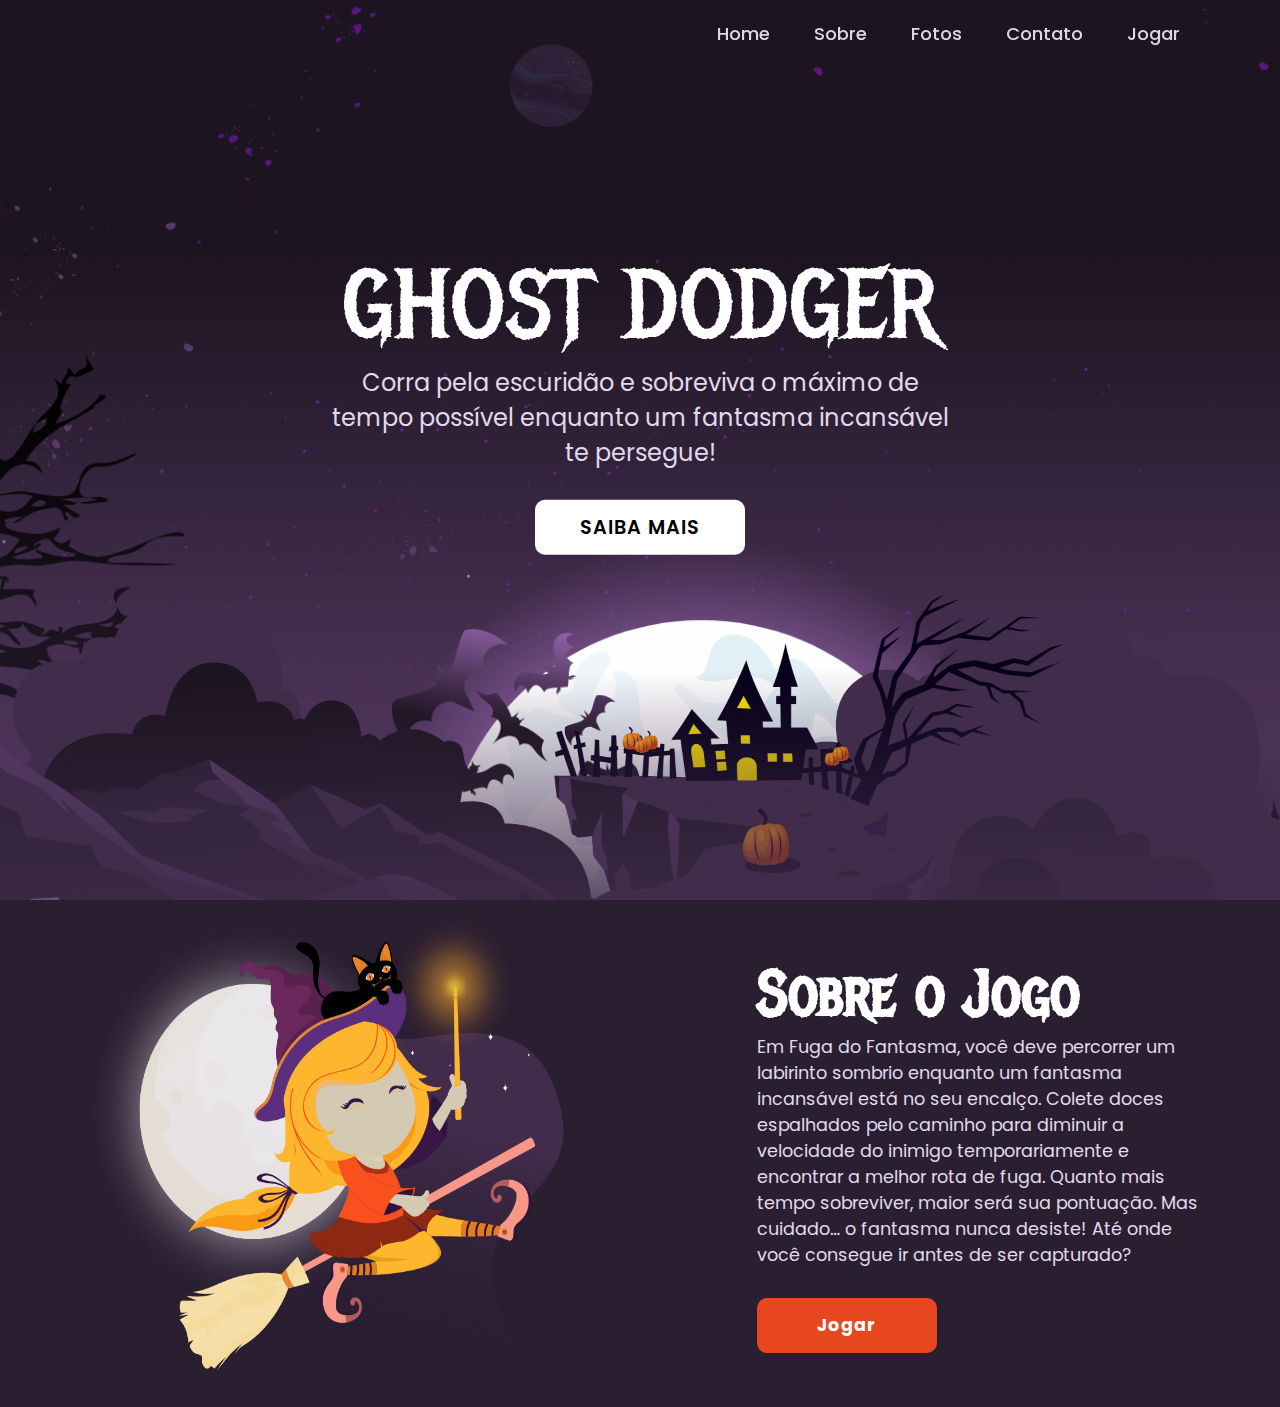
==== pages/index.html @ c81e34a9 "removed logo icon" ====
<!DOCTYPE html>
<html lang="en">
<head>
    <meta charset="UTF-8">
    <meta name="viewport" content="width=device-width, initial-scale=1.0">
    <link rel="stylesheet" href="../src/style.css">
    <link rel="shortcut icon" href="../src/img/fav-icon.png">
    <link rel="preconnect" href="https://fonts.googleapis.com">
    <link rel="preconnect" href="https://fonts.gstatic.com" crossorigin>
    <link href="https://fonts.googleapis.com/css2?family=Poppins:wght@100;200;300;400&display=swap" rel="stylesheet">
    <link href="https://fonts.googleapis.com/css2?family=Metal+Mania&family=Poppins:wght@100;200;300;400&display=swap" rel="stylesheet">
    <title>Ghost Dodger</title>
</head>
<body>
    <header class="header">
        <nav class="navbar">
            <a href="#main">Home</a>
            <a href="#about">Sobre</a>
            <a href="./galeria.html">Fotos</a>
            <a href="./contato.html">Contato</a>
            <a href="./jogo.html">Jogar</a>
        </nav>
    </header>
    <section id="main">
        <img class="main-bg" src="../src/img/background/bg-2.png" alt="main background">
        <img class="cover-bg" src="../src/img/background/bg.png" alt="bg">
        <div class="main-text">
            <h1>Ghost Dodger</h1>
            <p>Corra pela escuridão e sobreviva o máximo de tempo possível enquanto um fantasma incansável te persegue!</p>
            <a href="#about">Saiba Mais</a>
        </div>
    </section>
    <section id="about">
        <div class="about-img">
            <img class="about-img-height" src="../src/img/about-img.png" alt="about image">
        </div>
        <div class="about-text">
            <h2>Sobre o Jogo</h2>
            <p>Em Fuga do Fantasma, você deve percorrer um labirinto sombrio enquanto um fantasma incansável está no seu encalço. 
                Colete doces espalhados pelo caminho para diminuir a velocidade do inimigo temporariamente e encontrar a melhor rota de fuga. Quanto mais tempo sobreviver, maior será sua pontuação. 
                Mas cuidado… o fantasma nunca desiste! Até onde você consegue ir antes de ser capturado?</p>
                <a href="jogo.html">Jogar</a>
        </div>
    </section>
</body>
</html>
---- src/style.css ----
* {
    margin: 0px;
    padding: 0px;
    box-sizing: border-box;
    font-family: poppins;
}

html {
    scroll-behavior: smooth;
}

body {
    min-height: 100vh;
    background-color: #2a1e31;
    background-image: url(./img/bg-3.png) no-repeat;
    background-size: cover;
    background-position: center;
    overflow-x: hidden;
}

.header {
    position: fixed;
    top: 0;
    left: 0;
    width: 100%;
    padding: 20px 100px;
    background-color: transparent;
    display: flex;
    justify-content: flex-end;
    align-items: center;
    z-index: 100;
}

.logo {
    font-size: 32px;
    color: #ffffff;
    text-decoration: none;
    font-weight: 500;
}

.logo img {
    width: 100px;
    height: 100px;
}

.navbar a {
    position: relative;
    font-size: 18px;
    color: #dadada;
    font-weight: 500;
    text-decoration: none;
    margin-left: 40px;
}

.navbar a::before {
    content: '';
    position: absolute;
    top: 100%;
    left: 0;
    width: 0;
    height: 2px;
    background-color: white;
    transition: 0.3s;
}

.navbar a:hover::before {
    width: 100%;
}

#main {
    width: 100%;
    height: 100vh;
    display: flex;
    flex-direction: column;
    overflow: hidden;
}

.main-bg {
    position: absolute;
    left: 0;
    bottom: 0;
    width: 100%;
    object-fit: contain;
    object-position: center bottom;
    animation: floating 6s infinite;
}

.cover-bg {
    height: 100vh;
    object-fit: cover;  
}

@keyframes floating {
    0% {
        transform: translateY(0px);
    }
    50% {
        transform: translateY(20px);
    }
    100% {
        transform: translateY(0px);
    }
}

.main-text {
    position: absolute;
    left: 50%;
    top: 40%;
    transform: translate(-50%, -40%);
    display: flex;
    flex-direction: column;
    justify-content: center;
    align-items: center;
    text-align: center;
}

.main-text h1 {
    font-size: 6rem;
    color: #ffffff;
    text-transform: uppercase;
    font-weight: 400;
    font-family: 'Metal Mania';
}

.main-text {
    color: #e2d9ec;
    font-size: 24px;
    max-width: 630px;
    margin: 10px 0;
}

.main-text a {
    width: 100%;
    max-width: 210px;
    height: 55px;
    text-decoration: none;
    display: flex;
    justify-content: center;
    align-items: center;
    background-color: #ffffff;
    color: #000000;
    font-weight: 600;
    margin-top: 30px;
    font-size: 1.2rem;
    text-transform: uppercase;
    letter-spacing: 1px;
    border-radius: 10px;
}

.main-text a:hover {
    background-color: orangered;
    transition: all ease-out 0.5s;
    color: #ffffff;
}

#about {
    max-width: 1200px;
    width: 90%;
    margin: 0px auto;
    display: grid;
    grid-template-columns: 1.4fr 1fr;
    grid-gap: 50px;
    align-items: center;
}

.about-img {
    width: 100%;
    object-fit: contain;
    object-position: center;
    animation: floating 6s infinite reverse;
}

.about-img-height {
    width: 500px;
    height: 500px;
}

.about-text {
    display: flex;
    flex-direction: column;
}

.about-text h2 {
    color: #ffffff;
    font-size: 4rem;
    font-weight: 600;
    font-family: 'Metal Mania';
}

.about-text {
    color: #e2d9ec;
    margin: 15px 0px;
    font-size: 1.1rem;
}

.about-text a {
    color: #ffffff;
    width: 100%;
    max-width: 180px;
    text-decoration: none;
    border-radius: 10px;
    height: 55px;
    display: flex;
    justify-content: center;
    align-items: center;
    background-color: #e7471f;
    margin-top: 30px;
    font-weight: 700;
    letter-spacing: 1px;
    transition: all ease 0.3s;
}

.about-text a:hover {
    transform: scale(1.1);
}
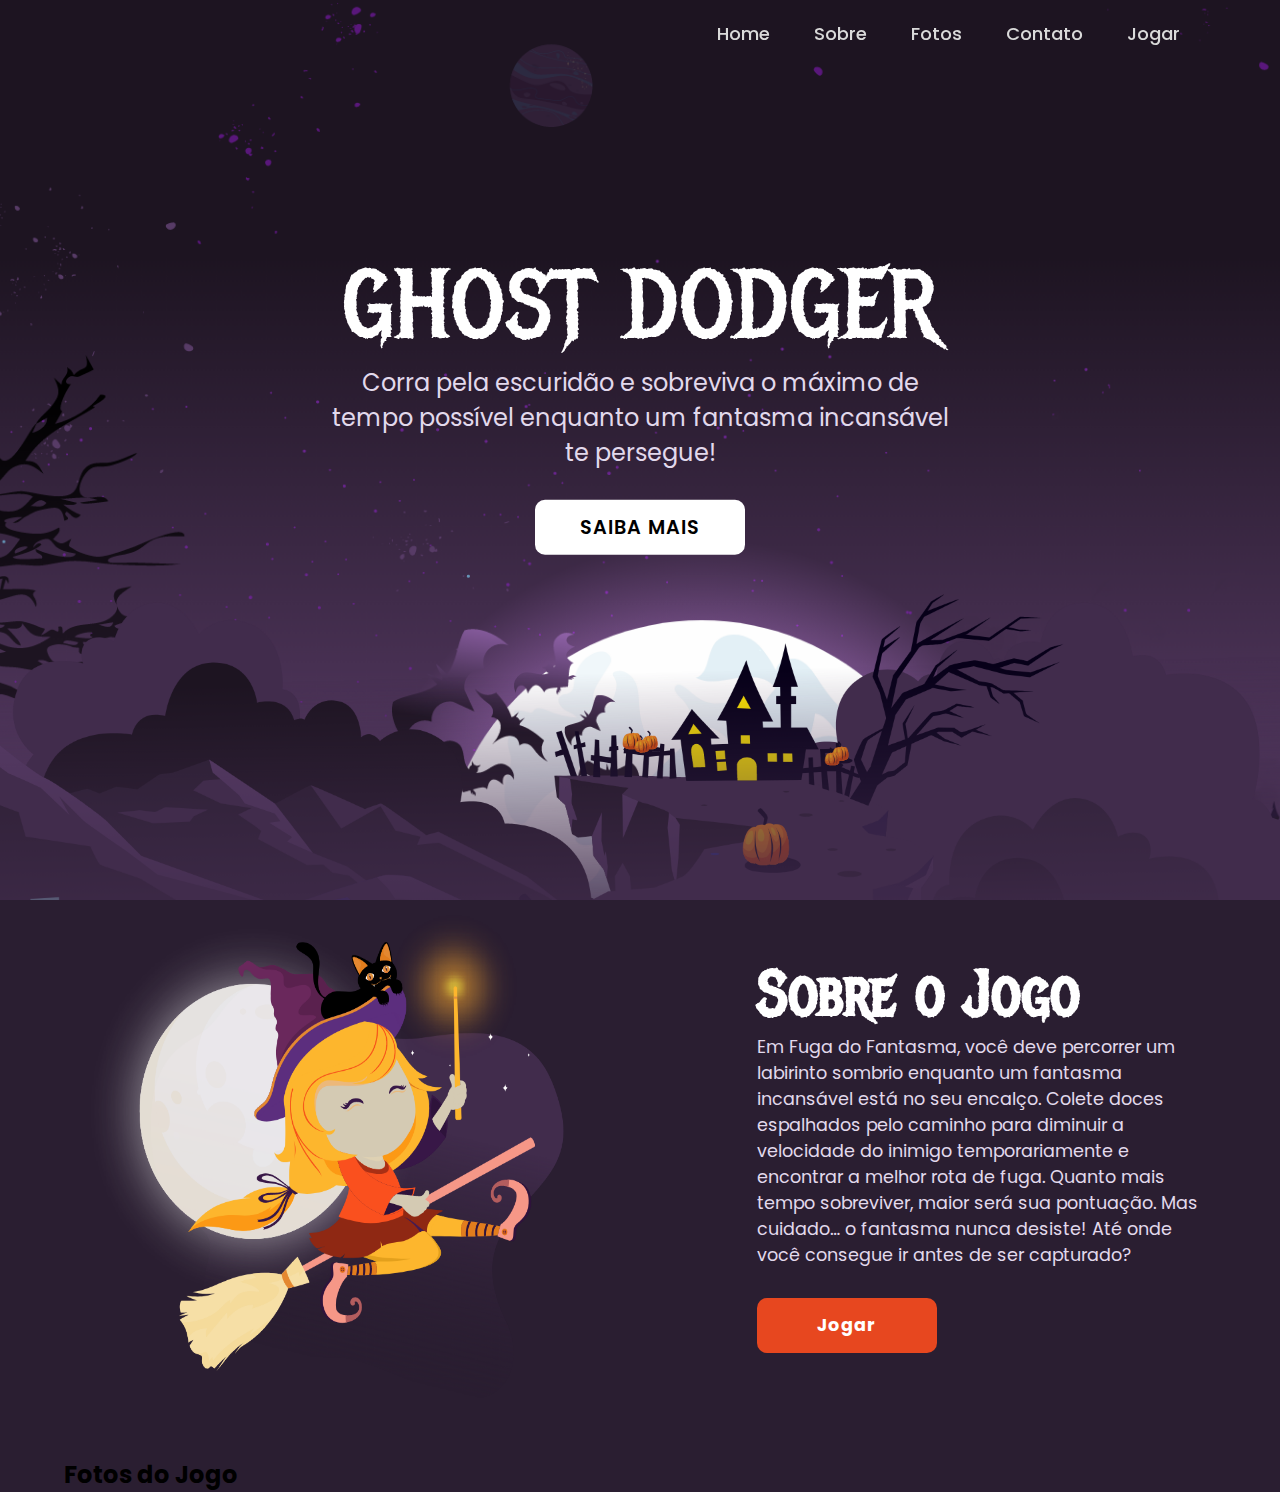
==== commit 24a2840a: "removed style logo" ====
--- a/pages/index.html
+++ b/pages/index.html
@@ -16,9 +16,9 @@
         <nav class="navbar">
             <a href="#main">Home</a>
             <a href="#about">Sobre</a>
-            <a href="./galeria.html">Fotos</a>
-            <a href="./contato.html">Contato</a>
-            <a href="./jogo.html">Jogar</a>
+            <a href="#gallery">Fotos</a>
+            <a href="#contact">Contato</a>
+            <a href="#game">Jogar</a>
         </nav>
     </header>
     <section id="main">
@@ -41,6 +41,9 @@
                 Mas cuidado… o fantasma nunca desiste! Até onde você consegue ir antes de ser capturado?</p>
                 <a href="jogo.html">Jogar</a>
         </div>
+        <div id="gallery">
+            <h2>Fotos do Jogo</h2>
+        </div>
     </section>
 </body>
 </html>--- a/src/style.css
+++ b/src/style.css
@@ -29,18 +29,6 @@
     justify-content: flex-end;
     align-items: center;
     z-index: 100;
-}
-
-.logo {
-    font-size: 32px;
-    color: #ffffff;
-    text-decoration: none;
-    font-weight: 500;
-}
-
-.logo img {
-    width: 100px;
-    height: 100px;
 }
 
 .navbar a {
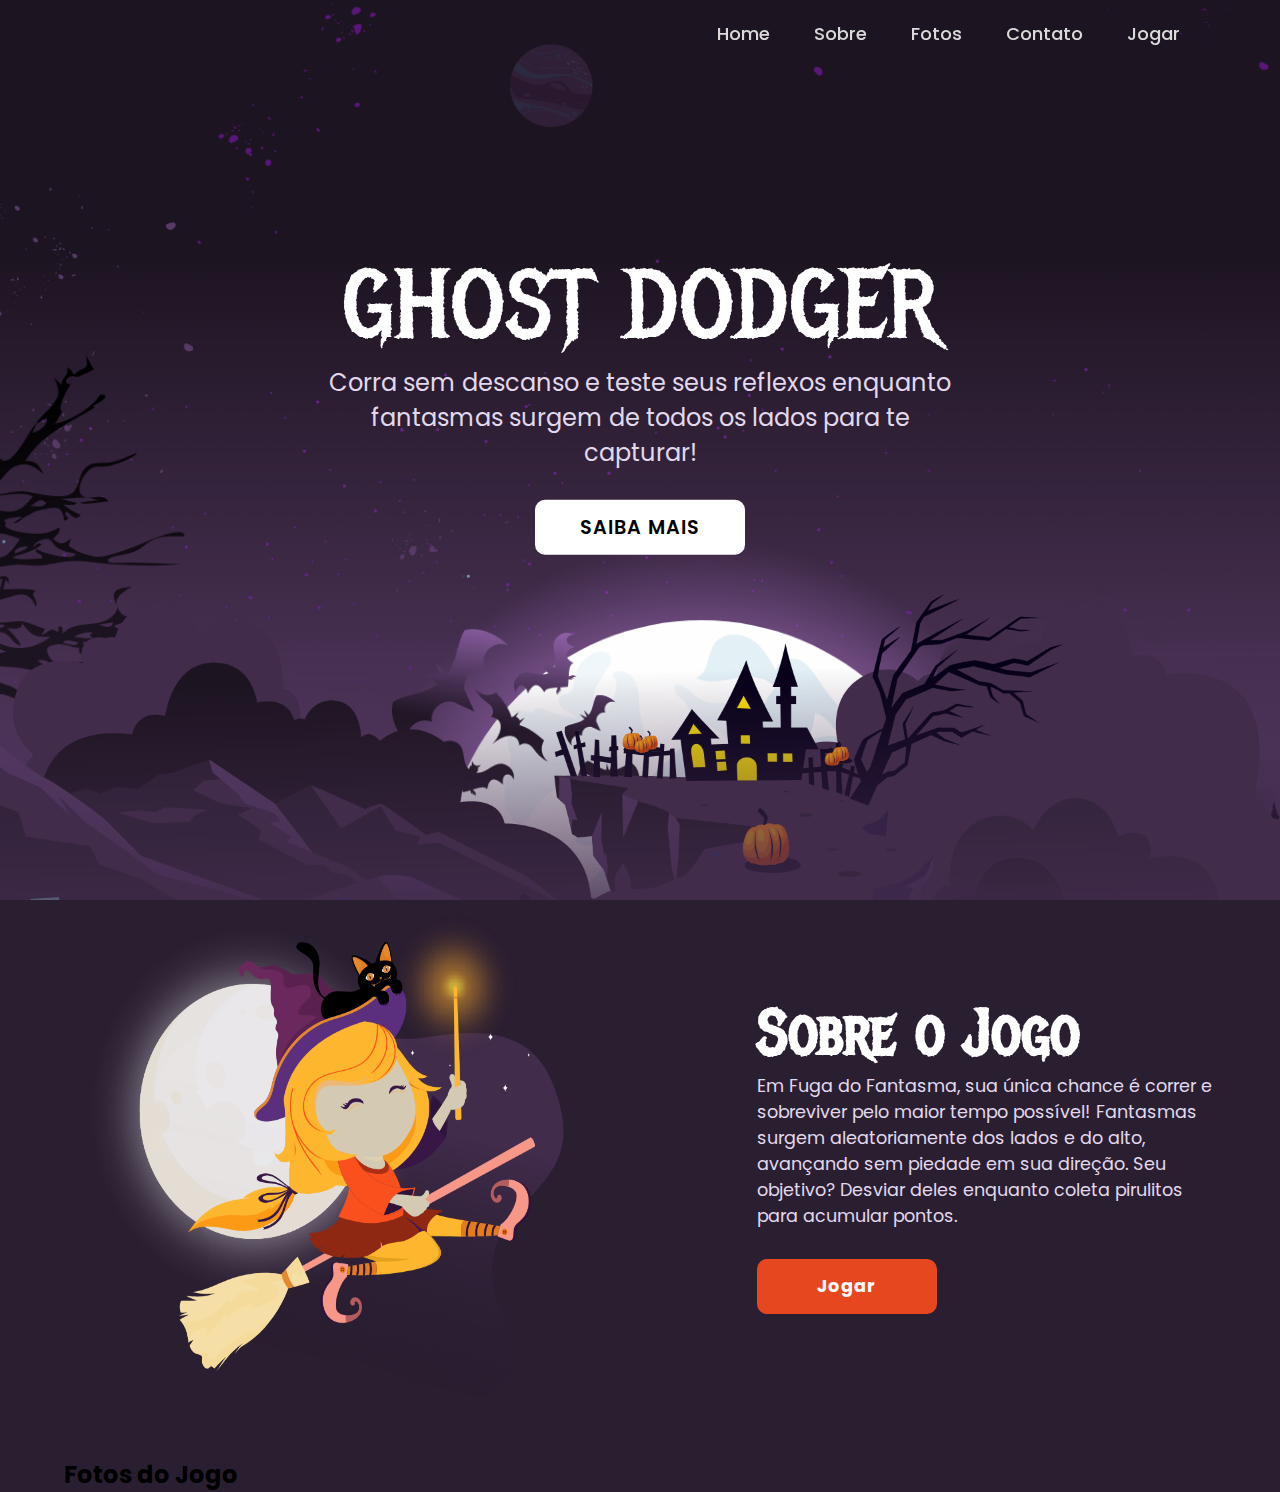
==== commit ef992e4c: "editado textos da tela de inicio e sobre o jogo" ====
--- a/pages/index.html
+++ b/pages/index.html
@@ -26,7 +26,7 @@
         <img class="cover-bg" src="../src/img/background/bg.png" alt="bg">
         <div class="main-text">
             <h1>Ghost Dodger</h1>
-            <p>Corra pela escuridão e sobreviva o máximo de tempo possível enquanto um fantasma incansável te persegue!</p>
+            <p>Corra sem descanso e teste seus reflexos enquanto fantasmas surgem de todos os lados para te capturar!</p>
             <a href="#about">Saiba Mais</a>
         </div>
     </section>
@@ -36,9 +36,9 @@
         </div>
         <div class="about-text">
             <h2>Sobre o Jogo</h2>
-            <p>Em Fuga do Fantasma, você deve percorrer um labirinto sombrio enquanto um fantasma incansável está no seu encalço. 
-                Colete doces espalhados pelo caminho para diminuir a velocidade do inimigo temporariamente e encontrar a melhor rota de fuga. Quanto mais tempo sobreviver, maior será sua pontuação. 
-                Mas cuidado… o fantasma nunca desiste! Até onde você consegue ir antes de ser capturado?</p>
+            <p>Em Fuga do Fantasma, sua única chance é correr e sobreviver pelo maior tempo possível! 
+                Fantasmas surgem aleatoriamente dos lados e do alto, avançando sem piedade em sua direção. 
+                Seu objetivo? Desviar deles enquanto coleta pirulitos para acumular pontos. </p>
                 <a href="jogo.html">Jogar</a>
         </div>
         <div id="gallery">
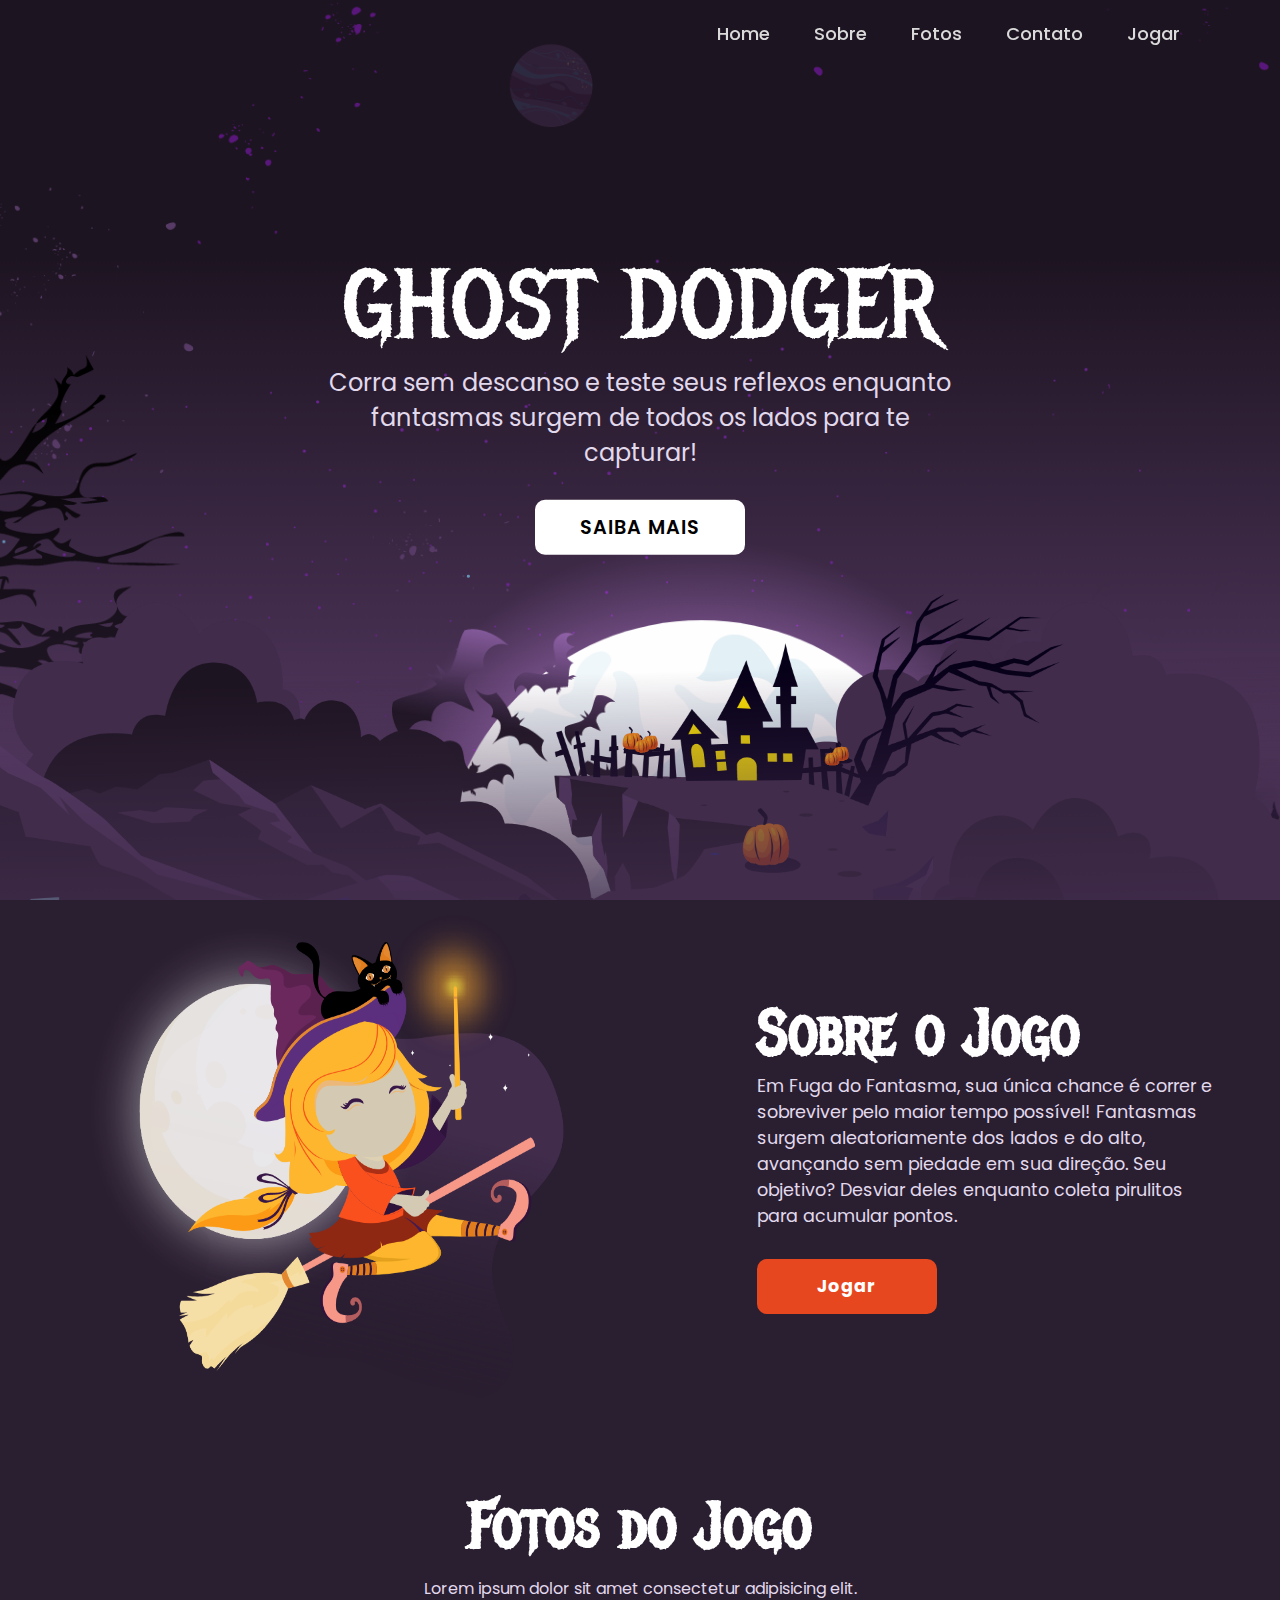
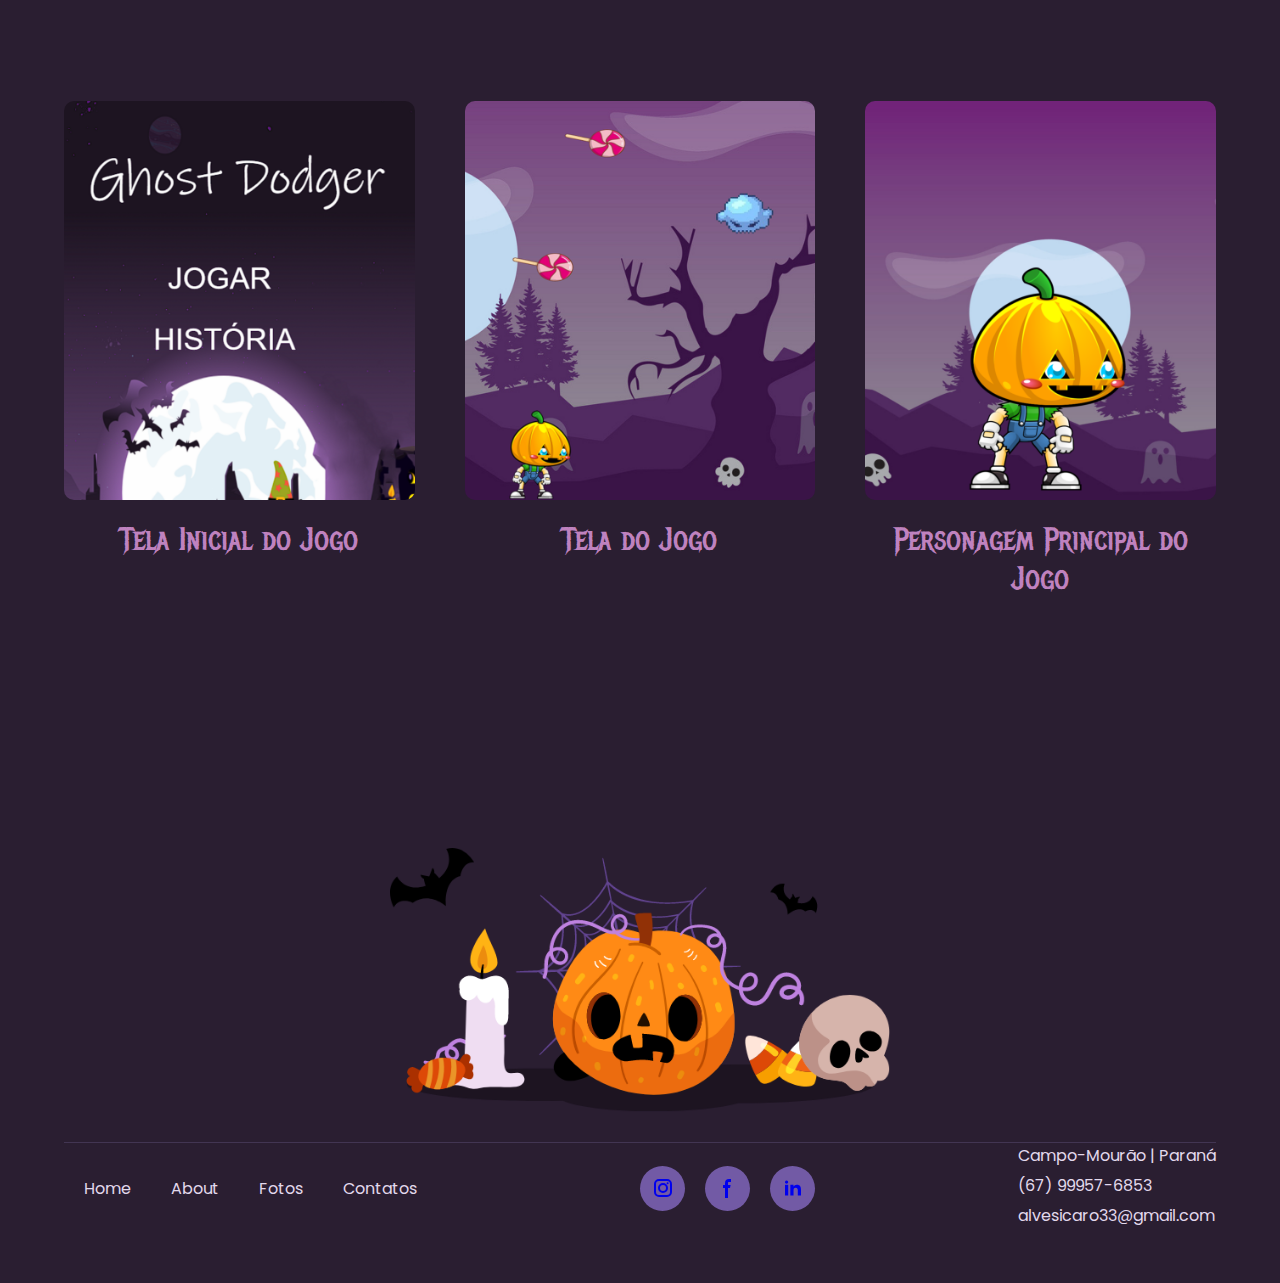
==== commit 2accc141: "footer terminado" ====
--- a/pages/index.html
+++ b/pages/index.html
@@ -41,9 +41,74 @@
                 Seu objetivo? Desviar deles enquanto coleta pirulitos para acumular pontos. </p>
                 <a href="jogo.html">Jogar</a>
         </div>
-        <div id="gallery">
-            <h2>Fotos do Jogo</h2>
+    </section>
+    <section id="gallery">
+        <div class="gallery-heading">
+            <h3>Fotos do Jogo</h3>
+            <p>Lorem ipsum dolor sit amet consectetur adipisicing elit.</p>
+        </div>
+        <div class="gallery-container">
+            <div class="gallery-box">
+                <div class="gallery-img">
+                    <img src="../src/img/menuGame.png" alt="Foto do Menu do Jogo">
+                </div>
+                <div class="gallery-text">
+                    <strong>Tela Inicial do Jogo</strong>
+                </div>
+            </div>
+            <div class="gallery-box">
+                <div class="gallery-img">
+                    <img src="../src/img/game.png" alt="Foto do Jogo">
+                </div>
+                <div class="gallery-text">
+                    <strong>Tela do Jogo</strong>
+                </div>
+            </div>
+            <div class="gallery-box">
+                <div class="gallery-img">
+                    <img src="../src/img/personagem.png" alt="Foto do Personagem do Jogo">
+                </div>
+                <div class="gallery-text">
+                    <strong>Personagem Principal do Jogo</strong>
+                </div>
+            </div>
         </div>
     </section>
+    <footer>
+        <img class="footer-img" src="../src/img/footer-img.png" alt="Footer Image">
+        <div class="footer-container">
+            <div class="footer-box">
+                <ul>
+                    <li><a href="#">Home</a></li>
+                    <li><a href="#">About</a></li>
+                    <li><a href="#">Fotos</a></li>
+                    <li><a href="#">Contatos</a></li>
+                </ul>
+            </div>
+            <div class="footer-social">
+                <a href="#">
+                    <svg class="w-6 h-6 text-gray-800 dark:text-white" aria-hidden="true" xmlns="http://www.w3.org/2000/svg" width="24" height="24" fill="none" viewBox="0 0 24 24">
+                        <path fill="currentColor" fill-rule="evenodd" d="M3 8a5 5 0 0 1 5-5h8a5 5 0 0 1 5 5v8a5 5 0 0 1-5 5H8a5 5 0 0 1-5-5V8Zm5-3a3 3 0 0 0-3 3v8a3 3 0 0 0 3 3h8a3 3 0 0 0 3-3V8a3 3 0 0 0-3-3H8Zm7.597 2.214a1 1 0 0 1 1-1h.01a1 1 0 1 1 0 2h-.01a1 1 0 0 1-1-1ZM12 9a3 3 0 1 0 0 6 3 3 0 0 0 0-6Zm-5 3a5 5 0 1 1 10 0 5 5 0 0 1-10 0Z" clip-rule="evenodd"/>
+                      </svg>   
+                </a>
+                <a href="#">
+                    <svg class="w-6 h-6 text-gray-800 dark:text-white" aria-hidden="true" xmlns="http://www.w3.org/2000/svg" width="24" height="24" fill="currentColor" viewBox="0 0 24 24">
+                        <path fill-rule="evenodd" d="M13.135 6H15V3h-1.865a4.147 4.147 0 0 0-4.142 4.142V9H7v3h2v9.938h3V12h2.021l.592-3H12V6.591A.6.6 0 0 1 12.592 6h.543Z" clip-rule="evenodd"/>
+                      </svg>  
+                </a>
+                <a href="#">
+                    <svg class="w-6 h-6 text-gray-800 dark:text-white" aria-hidden="true" xmlns="http://www.w3.org/2000/svg" width="24" height="24" fill="currentColor" viewBox="0 0 24 24">
+                        <path fill-rule="evenodd" d="M12.51 8.796v1.697a3.738 3.738 0 0 1 3.288-1.684c3.455 0 4.202 2.16 4.202 4.97V19.5h-3.2v-5.072c0-1.21-.244-2.766-2.128-2.766-1.827 0-2.139 1.317-2.139 2.676V19.5h-3.19V8.796h3.168ZM7.2 6.106a1.61 1.61 0 0 1-.988 1.483 1.595 1.595 0 0 1-1.743-.348A1.607 1.607 0 0 1 5.6 4.5a1.601 1.601 0 0 1 1.6 1.606Z" clip-rule="evenodd"/>
+                        <path d="M7.2 8.809H4V19.5h3.2V8.809Z"/>
+                      </svg>
+                </a>
+            </div>
+            <div class="footer-contact">
+                <span>Campo-Mourão | Paraná</span>
+                <span>(67) 99957-6853</span>
+                <span>alvesicaro33@gmail.com</span>
+            </div>
+        </div>
+    </footer>
 </body>
 </html>--- a/src/style.css
+++ b/src/style.css
@@ -200,4 +200,165 @@
 
 .about-text a:hover {
     transform: scale(1.1);
+}
+
+#gallery {
+    max-width: 1200px;
+    width: 90%;
+    margin: 0px auto;
+    padding: 80px 0;
+    display: flex;
+    flex-direction: column;
+    justify-content: center;
+    align-items: center;
+}
+
+.gallery-heading {
+    display: flex;
+    flex-direction: column;
+    justify-content: center;
+    align-items: center;
+    text-align: center;
+}
+
+.gallery-heading h3 {
+    color: #ffffff;
+    font-size: 4rem;
+    font-family: 'Metal Mania';
+}
+
+.gallery-heading p {
+    color: #e2d9ec;
+    max-width: 500px;
+    margin-top: 10px;
+}
+
+.gallery-container {
+    display: grid;
+    grid-template-columns: 1fr 1fr 1fr;
+    grid-gap: 50px;
+    margin: 100px 0;
+}
+
+.gallery-box {
+    display: flex;
+    flex-direction: column;
+}
+
+.gallery-img {
+    width: 100%;
+    max-height: 500px;
+    display: flex;
+    border-radius: 10px;
+    overflow: hidden;
+}
+
+.gallery-img img {
+    width: 100%;
+    height: 100%;
+    object-fit: cover;
+    object-position: center;
+}
+
+.gallery-text {
+    display: flex;
+    justify-content: center;
+    align-items: center;
+    text-align: center;
+    padding: 20px 0;
+}
+
+.gallery-text strong {
+    color: #bf82bf;
+    font-family: 'Metal Mania';
+    font-weight: 500;
+    font-size: 2rem;
+}
+
+footer {
+    display: flex;
+    flex-direction: column;
+    justify-content: center;
+    align-items: center;
+    max-width: 1200px;
+    margin: 50px auto;
+    width: 90%;
+}
+
+.footer-img {
+    max-width: 500px;
+    width: 100%;
+    object-fit: contain;
+}
+
+.footer-container {
+    display: flex;
+    justify-content: space-between;
+    align-items: center;
+    flex-wrap: wrap;
+    width: 100%;
+    grid-gap: 20px;
+    border-top: 1px solid #9d89c938;
+    margin-top: 30px;
+    grid-gap: 20px;
+}
+
+.footer-box {
+    max-width: 400px;
+    display: flex;
+    flex-direction: column;
+    justify-content: center;
+    align-items: center;
+}
+
+.footer-box img {
+    max-height: 80px;
+    object-position: center;
+    object-fit: contain;
+    height: 100%;
+    margin: 20px 0;
+}
+
+.footer-box ul {
+    display: flex;
+    justify-content: center;
+    align-items: center;
+    list-style: none;
+}
+
+.footer-box ul li a {
+    color: #e2d9ec;
+    margin: 0px 20px;
+    text-decoration: none;
+}
+
+.footer-social {
+    display: flex;
+    justify-content: center;
+    align-items: center;
+    grid-gap: 20px;
+}
+
+.footer-social a {
+    width: 45px;
+    height: 45px;
+    border-radius: 50%;
+    background-color: #725aa5;
+    display: flex;
+    justify-content: center;
+    align-items: center;
+    fill: #ffffff;
+    font-size: 1rem;
+}
+
+.footer-contact {
+    display: flex;
+    flex-direction: column;
+    text-align: left;
+}
+
+.footer-contact span {
+    color: #e2d9ec;
+    margin-bottom: 5px;
+
 }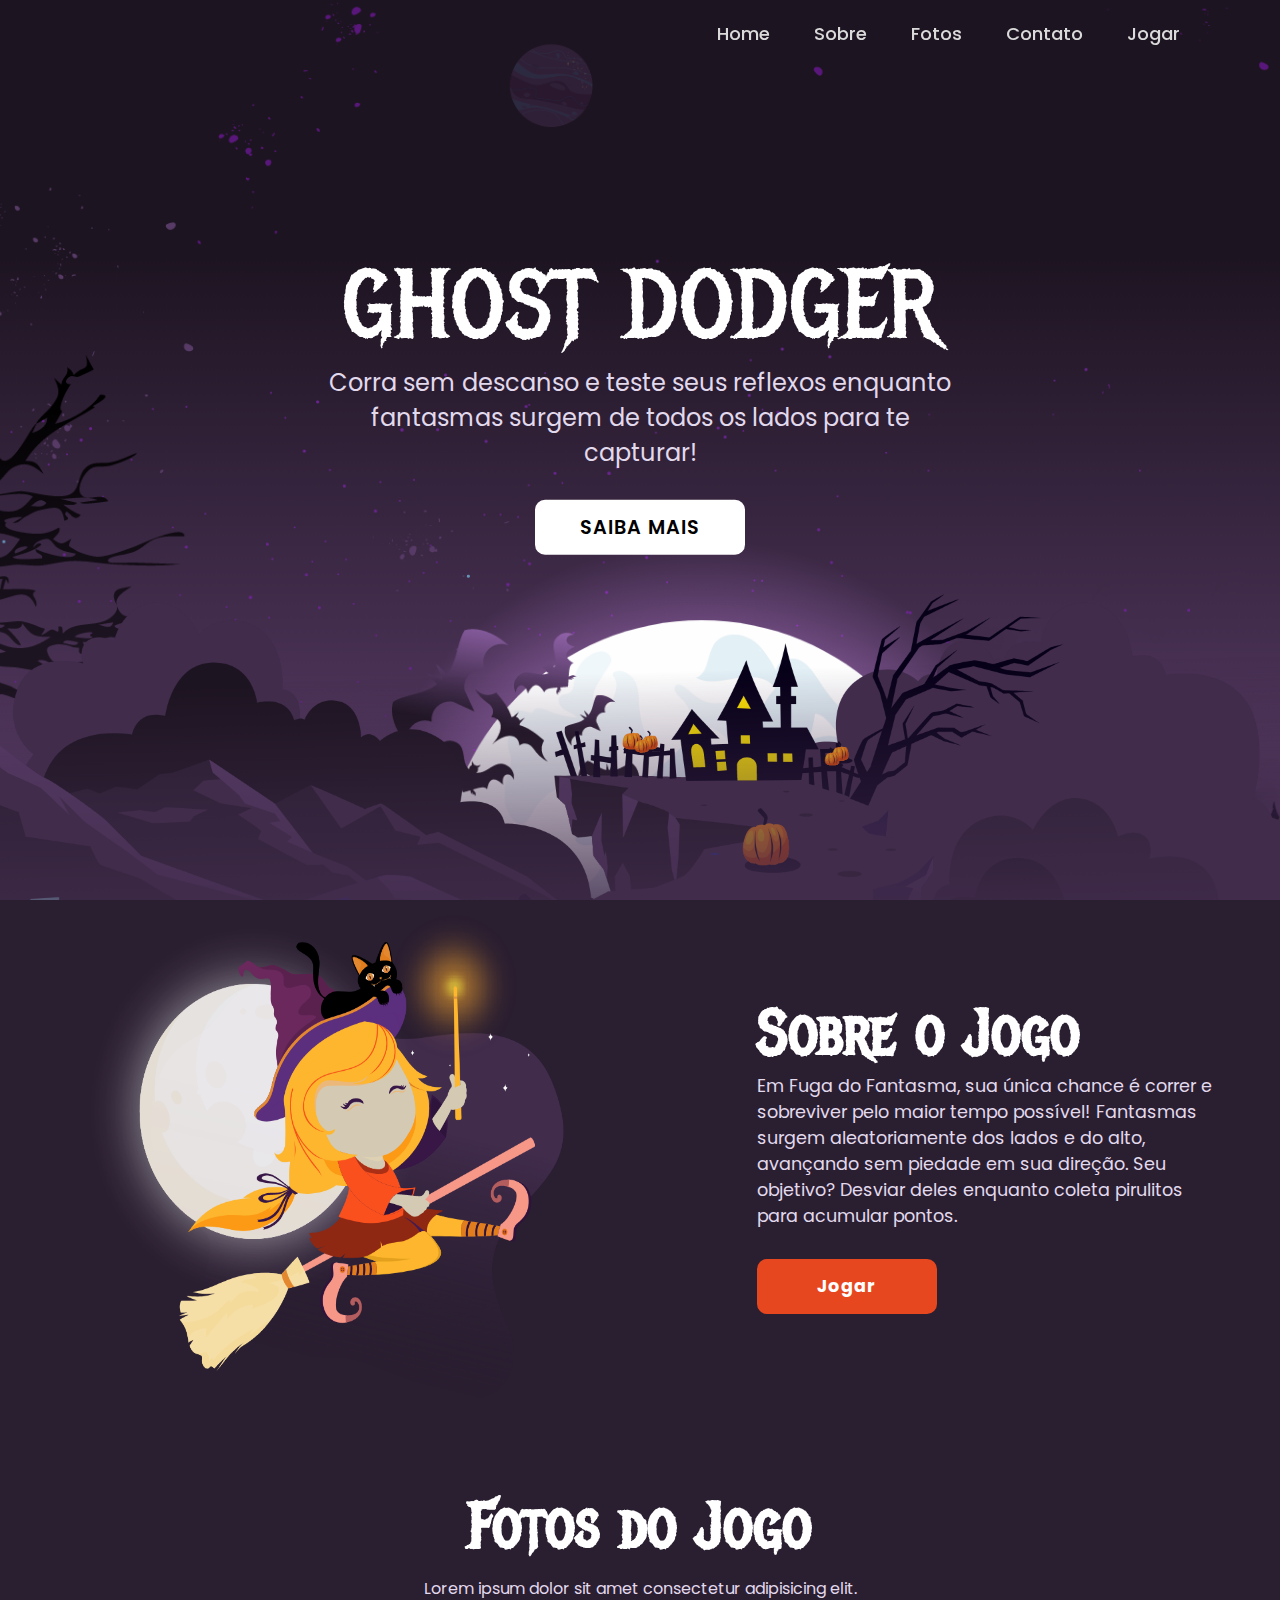
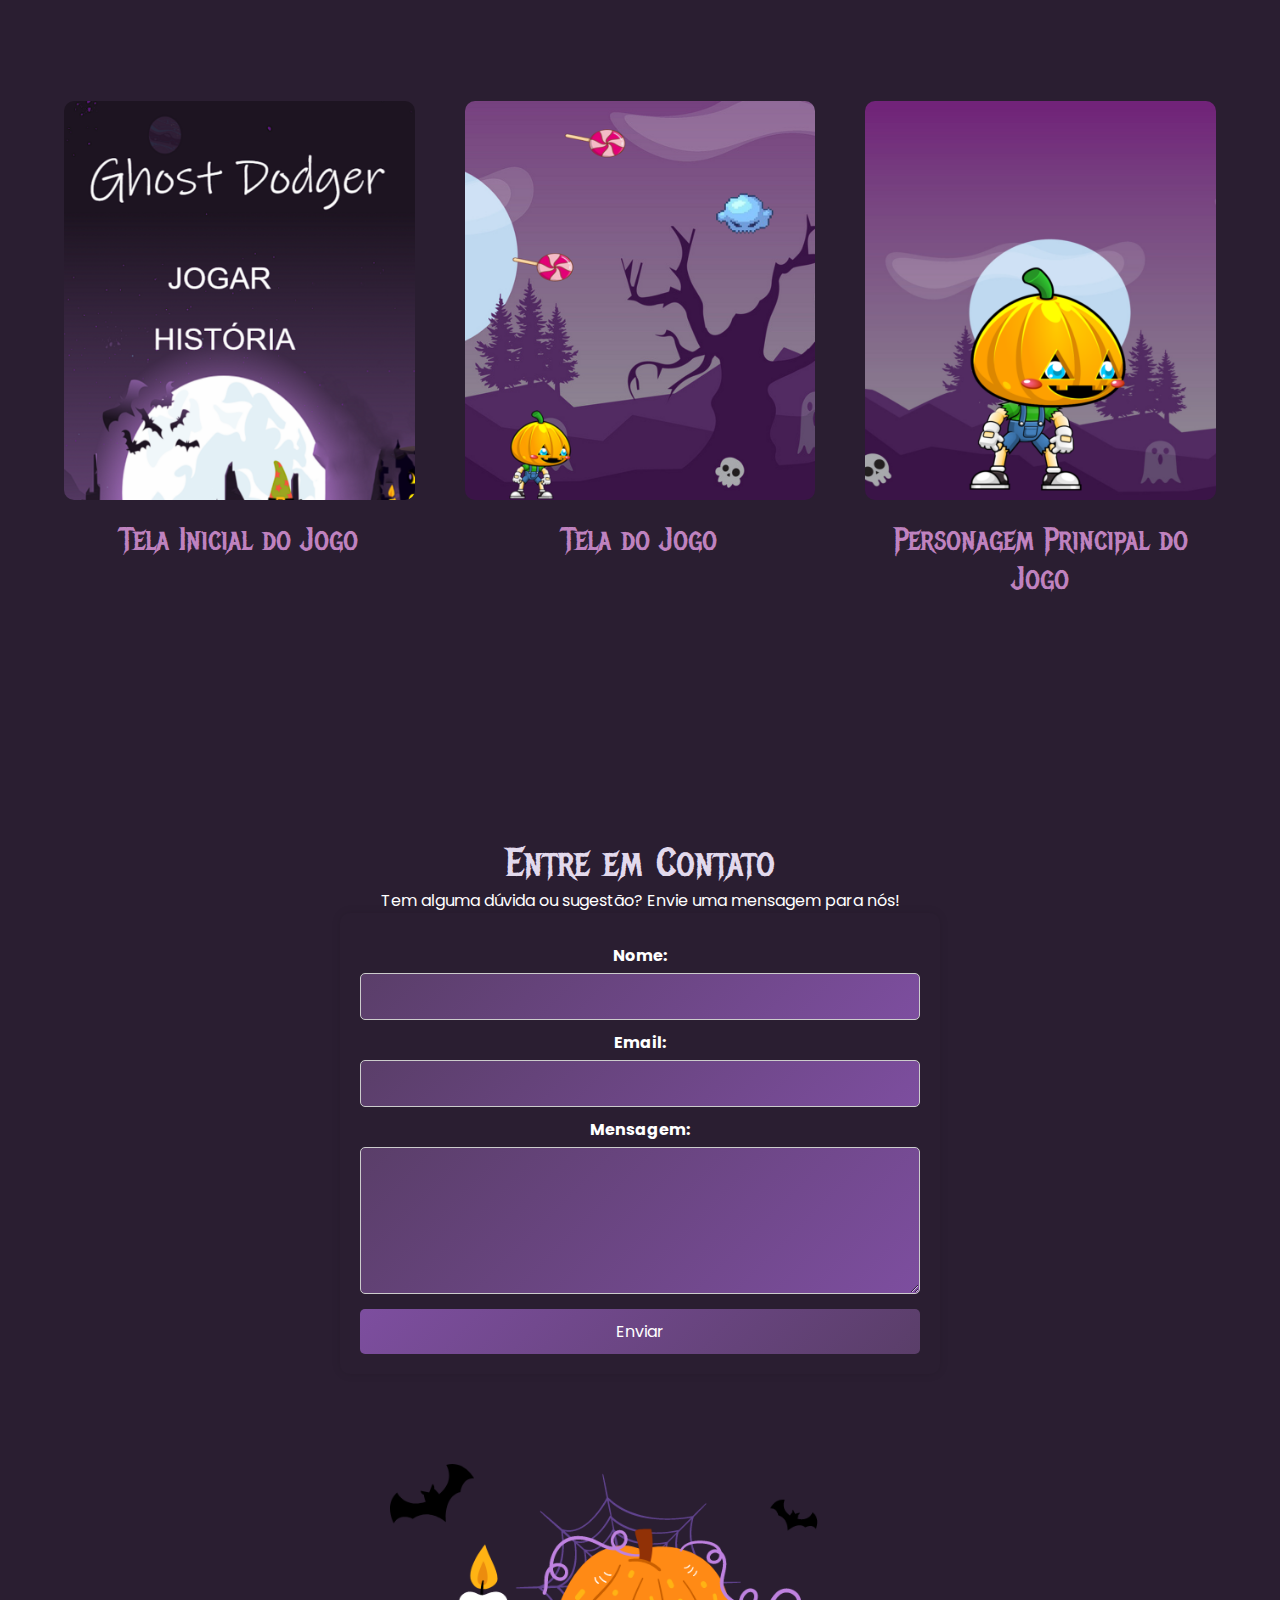
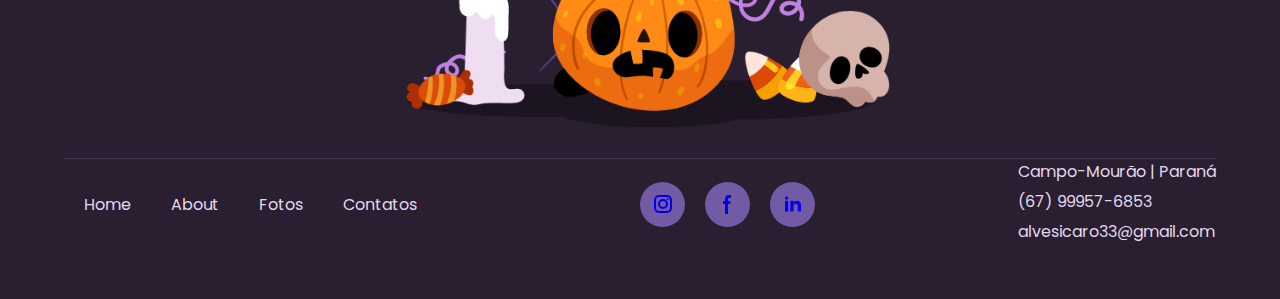
==== commit c7d62214: "Formulário Adicionado" ====
--- a/pages/index.html
+++ b/pages/index.html
@@ -74,6 +74,26 @@
             </div>
         </div>
     </section>
+    <section id="contact">
+        <div class="contact-heading">
+            <h3>Entre em Contato</h3>
+            <p>Tem alguma dúvida ou sugestão? Envie uma mensagem para nós!</p>
+        </div>
+        <div class="contact-container">
+            <form action="" method="POST">
+                <label for="name">Nome:</label>
+                <input type="text" id="name" name="name" required>
+    
+                <label for="email">Email:</label>
+                <input type="email" id="email" name="email" required>
+    
+                <label for="message">Mensagem:</label>
+                <textarea id="message" name="message" rows="5" required></textarea>
+    
+                <button type="submit">Enviar</button>
+            </form>
+        </div>
+    </section>
     <footer>
         <img class="footer-img" src="../src/img/footer-img.png" alt="Footer Image">
         <div class="footer-container">
--- a/src/style.css
+++ b/src/style.css
@@ -360,5 +360,69 @@
 .footer-contact span {
     color: #e2d9ec;
     margin-bottom: 5px;
-
+}
+
+#contact {
+    background-color: transparent;
+    padding: 40px 20px;
+    text-align: center;
+}
+
+.contact-heading h3 {
+    font-weight: 500;
+    font-family: 'Metal Mania';
+    font-size: 40px;
+    color: #e2d9ec;
+}
+
+.contact-heading p {
+    color: #ffffff;
+}
+
+.contact-container {
+    max-width: 600px;
+    margin: 0 auto;
+    background: transparent;
+    padding: 20px;
+    border-radius: 10px;
+    box-shadow: 0 0 10px rgba(0, 0, 0, 0.1);
+}
+
+form {
+    display: flex;
+    flex-direction: column;
+}
+label {
+    font-weight: bold;
+    margin-top: 10px;
+    color: #ffffff;
+}
+
+input, textarea {
+    background: linear-gradient(135deg, #5A3E69, #7D4E9F);
+    color: #ffffff;
+    width: 100%;
+    padding: 10px;
+    margin-top: 5px;
+    border: 1px solid #ccc;
+    border-radius: 5px;
+    font-size: 16px;
+}
+
+button {
+    margin-top: 15px;
+    padding: 10px;
+    background: linear-gradient(135deg, #7D4E9F, #5A3E69);
+    color: white;
+    border: none;
+    border-radius: 5px;
+    font-size: 16px;
+    cursor: pointer;
+    transition: background 0.3s;
+    transition: 0.3s ease-in-out;
+}
+
+button:hover {
+    background: linear-gradient(135deg, #9B5DC6, #6D3F82);
+    transform: scale(1.05);
 }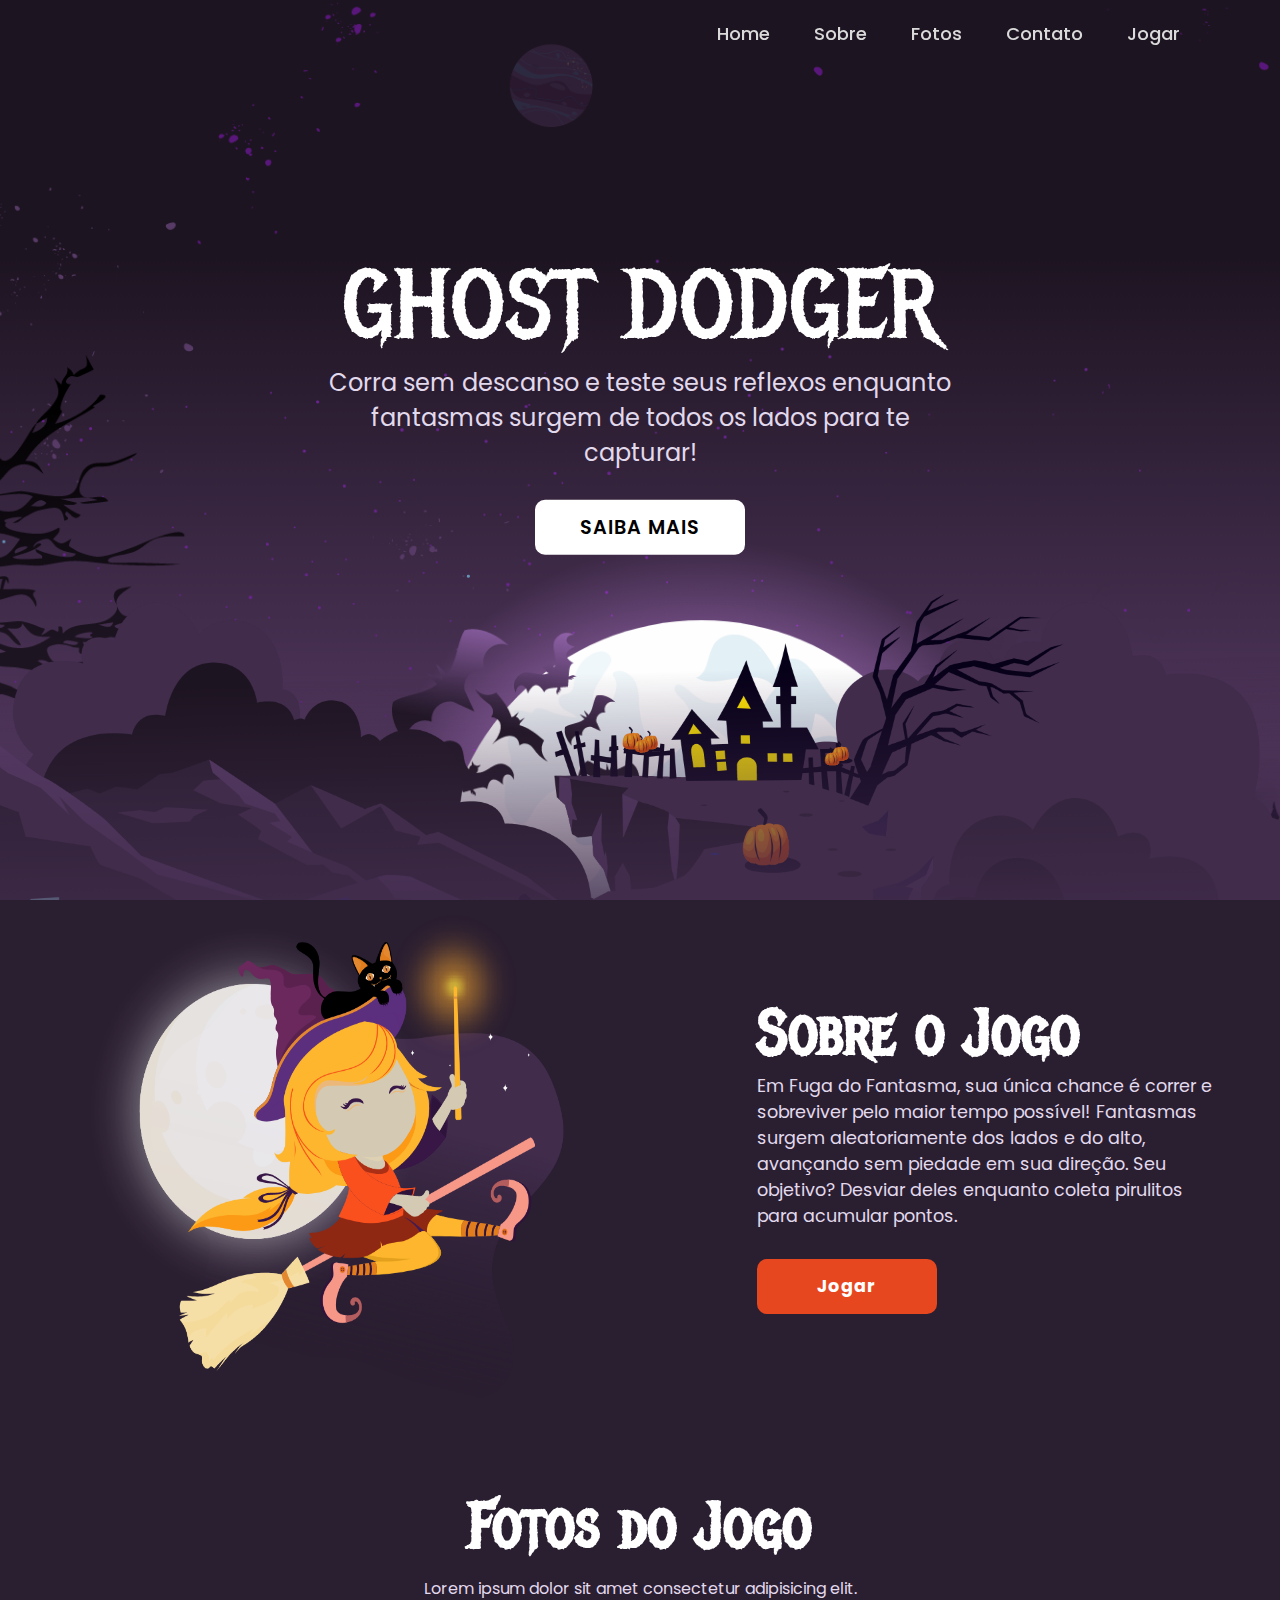
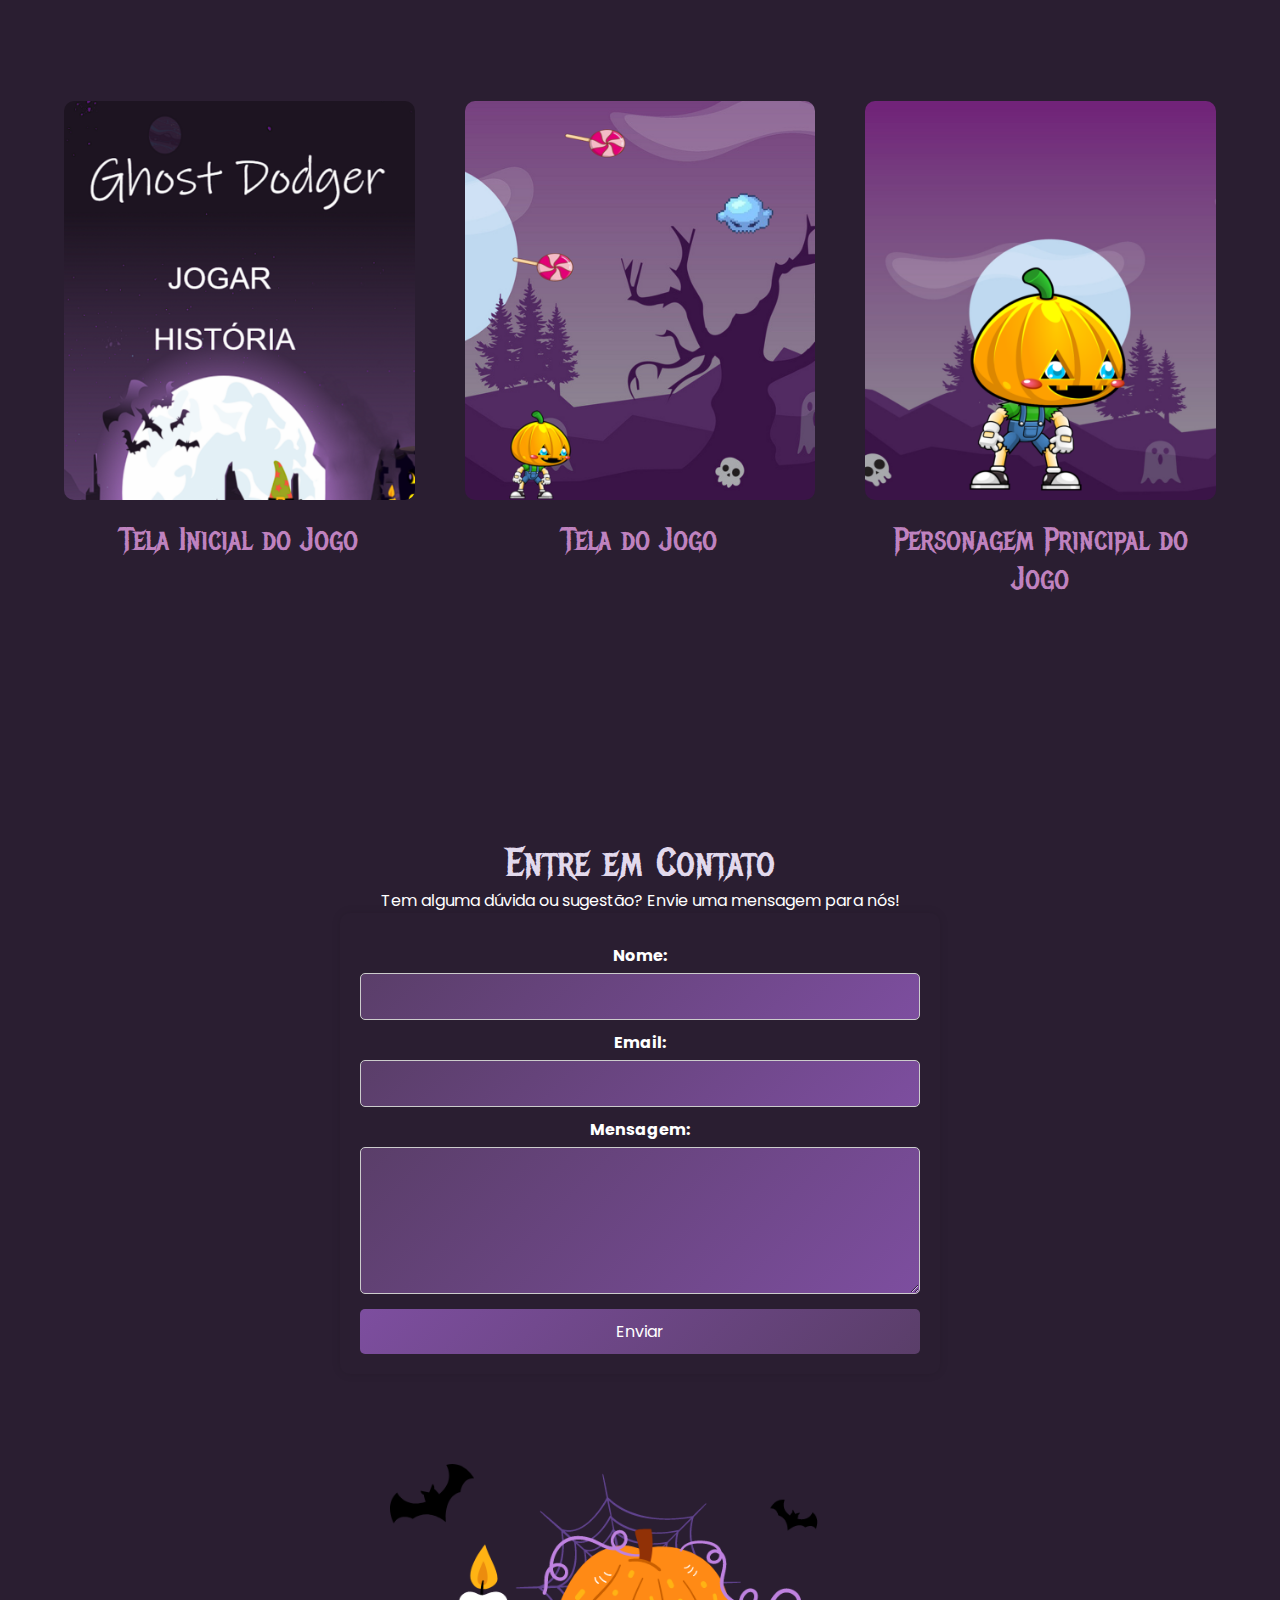
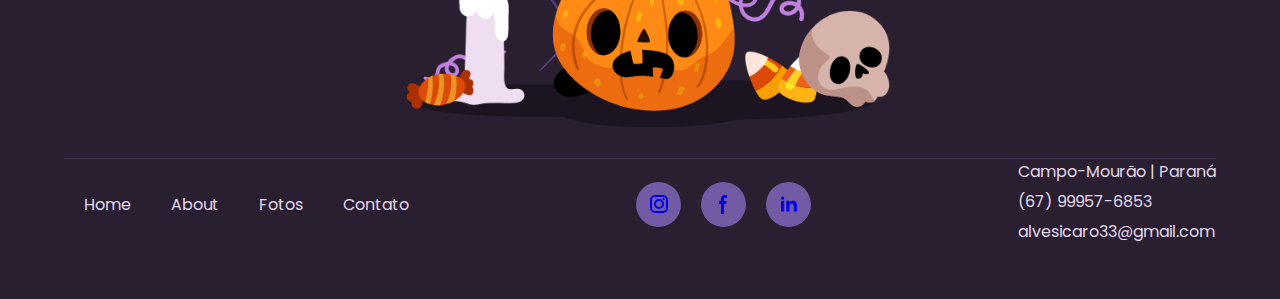
==== commit f690415f: "adicionado e estilizado, pagina do game" ====
--- a/pages/index.html
+++ b/pages/index.html
@@ -4,7 +4,7 @@
     <meta charset="UTF-8">
     <meta name="viewport" content="width=device-width, initial-scale=1.0">
     <link rel="stylesheet" href="../src/style.css">
-    <link rel="shortcut icon" href="../src/img/fav-icon.png">
+    <link rel="shortcut icon" href="../src/img/icons/fav-icon.png">
     <link rel="preconnect" href="https://fonts.googleapis.com">
     <link rel="preconnect" href="https://fonts.gstatic.com" crossorigin>
     <link href="https://fonts.googleapis.com/css2?family=Poppins:wght@100;200;300;400&display=swap" rel="stylesheet">
@@ -18,7 +18,7 @@
             <a href="#about">Sobre</a>
             <a href="#gallery">Fotos</a>
             <a href="#contact">Contato</a>
-            <a href="#game">Jogar</a>
+            <a href="game.html">Jogar</a>
         </nav>
     </header>
     <section id="main">
@@ -99,24 +99,24 @@
         <div class="footer-container">
             <div class="footer-box">
                 <ul>
-                    <li><a href="#">Home</a></li>
-                    <li><a href="#">About</a></li>
-                    <li><a href="#">Fotos</a></li>
-                    <li><a href="#">Contatos</a></li>
+                    <li><a href="#main">Home</a></li>
+                    <li><a href="#about">About</a></li>
+                    <li><a href="#gallery">Fotos</a></li>
+                    <li><a href="#contact">Contato</a></li>
                 </ul>
             </div>
             <div class="footer-social">
-                <a href="#">
+                <a href="https://www.instagram.com/icaro.zsh/" target="_blank">
                     <svg class="w-6 h-6 text-gray-800 dark:text-white" aria-hidden="true" xmlns="http://www.w3.org/2000/svg" width="24" height="24" fill="none" viewBox="0 0 24 24">
                         <path fill="currentColor" fill-rule="evenodd" d="M3 8a5 5 0 0 1 5-5h8a5 5 0 0 1 5 5v8a5 5 0 0 1-5 5H8a5 5 0 0 1-5-5V8Zm5-3a3 3 0 0 0-3 3v8a3 3 0 0 0 3 3h8a3 3 0 0 0 3-3V8a3 3 0 0 0-3-3H8Zm7.597 2.214a1 1 0 0 1 1-1h.01a1 1 0 1 1 0 2h-.01a1 1 0 0 1-1-1ZM12 9a3 3 0 1 0 0 6 3 3 0 0 0 0-6Zm-5 3a5 5 0 1 1 10 0 5 5 0 0 1-10 0Z" clip-rule="evenodd"/>
                       </svg>   
                 </a>
-                <a href="#">
+                <a href="404" target="_blank">
                     <svg class="w-6 h-6 text-gray-800 dark:text-white" aria-hidden="true" xmlns="http://www.w3.org/2000/svg" width="24" height="24" fill="currentColor" viewBox="0 0 24 24">
                         <path fill-rule="evenodd" d="M13.135 6H15V3h-1.865a4.147 4.147 0 0 0-4.142 4.142V9H7v3h2v9.938h3V12h2.021l.592-3H12V6.591A.6.6 0 0 1 12.592 6h.543Z" clip-rule="evenodd"/>
                       </svg>  
                 </a>
-                <a href="#">
+                <a href="https://www.linkedin.com/in/icaro-manoel-b546bb345/" target="_blank">
                     <svg class="w-6 h-6 text-gray-800 dark:text-white" aria-hidden="true" xmlns="http://www.w3.org/2000/svg" width="24" height="24" fill="currentColor" viewBox="0 0 24 24">
                         <path fill-rule="evenodd" d="M12.51 8.796v1.697a3.738 3.738 0 0 1 3.288-1.684c3.455 0 4.202 2.16 4.202 4.97V19.5h-3.2v-5.072c0-1.21-.244-2.766-2.128-2.766-1.827 0-2.139 1.317-2.139 2.676V19.5h-3.19V8.796h3.168ZM7.2 6.106a1.61 1.61 0 0 1-.988 1.483 1.595 1.595 0 0 1-1.743-.348A1.607 1.607 0 0 1 5.6 4.5a1.601 1.601 0 0 1 1.6 1.606Z" clip-rule="evenodd"/>
                         <path d="M7.2 8.809H4V19.5h3.2V8.809Z"/>
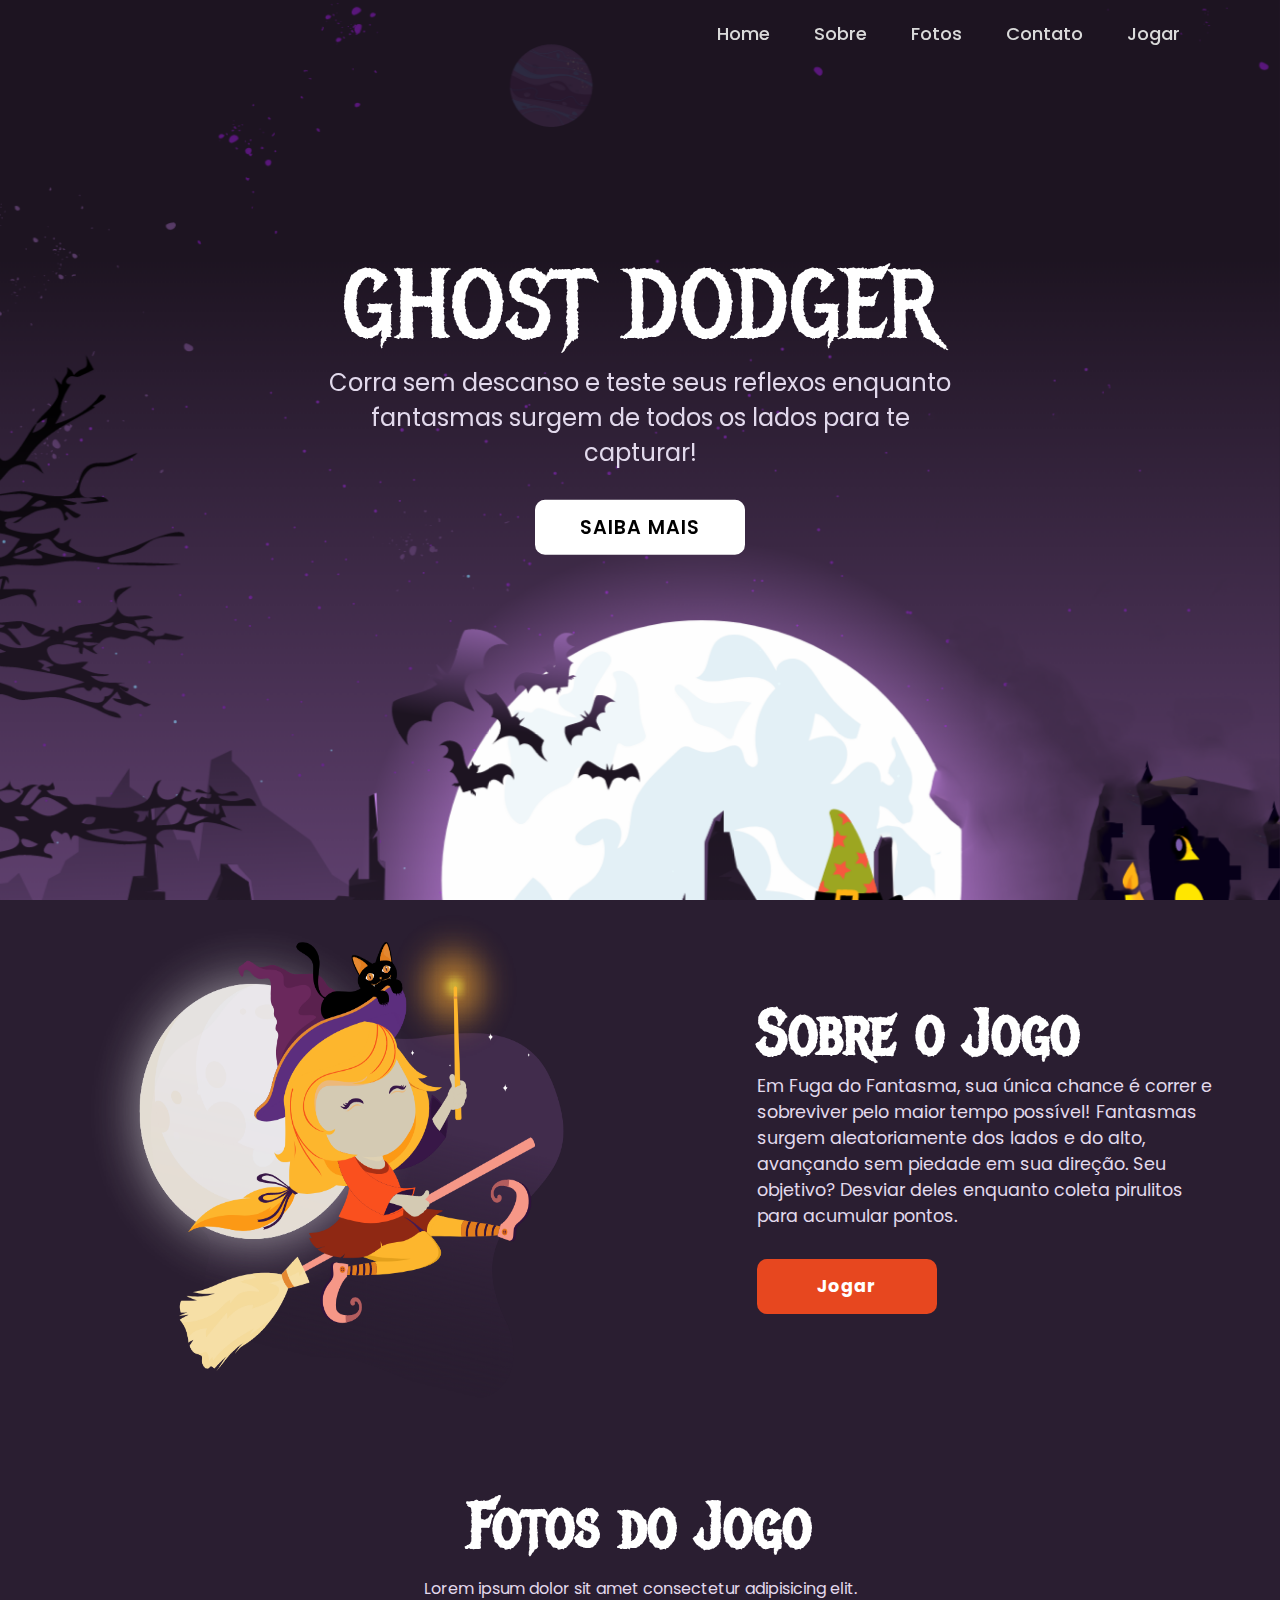
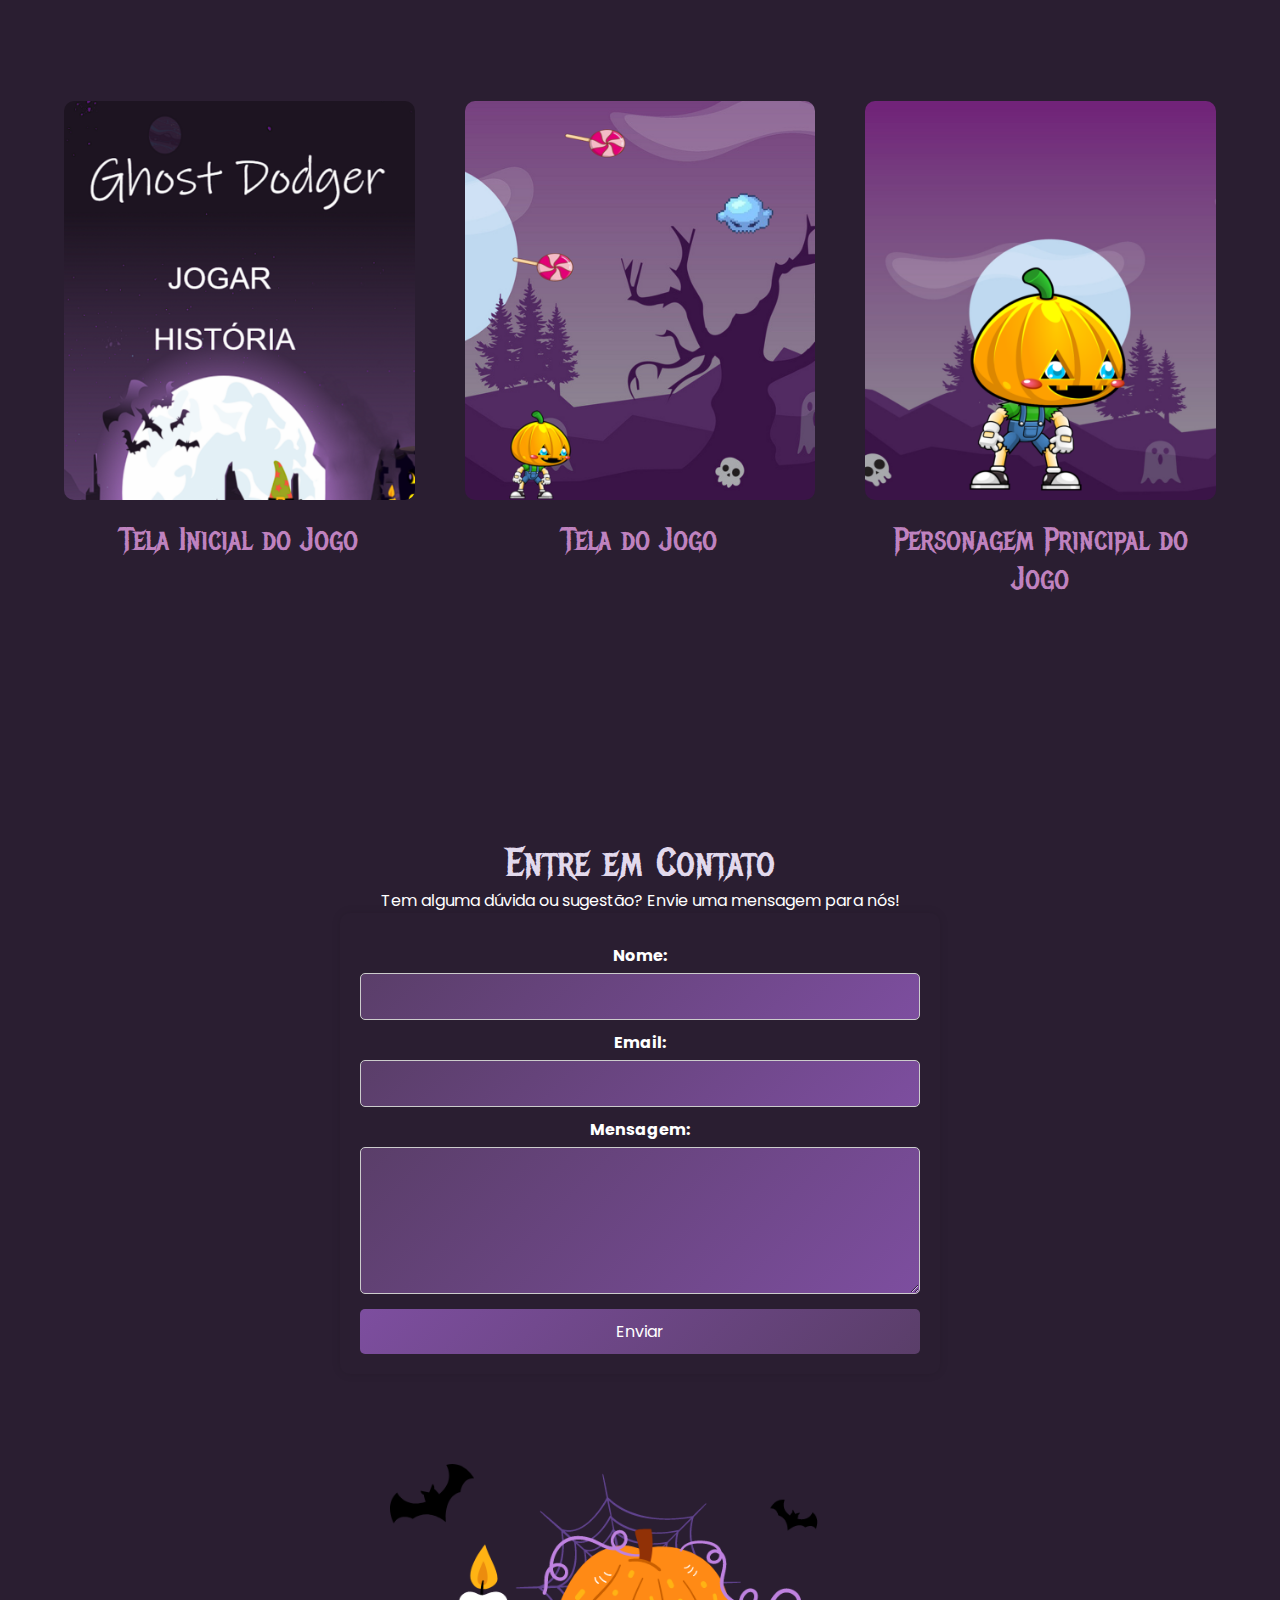
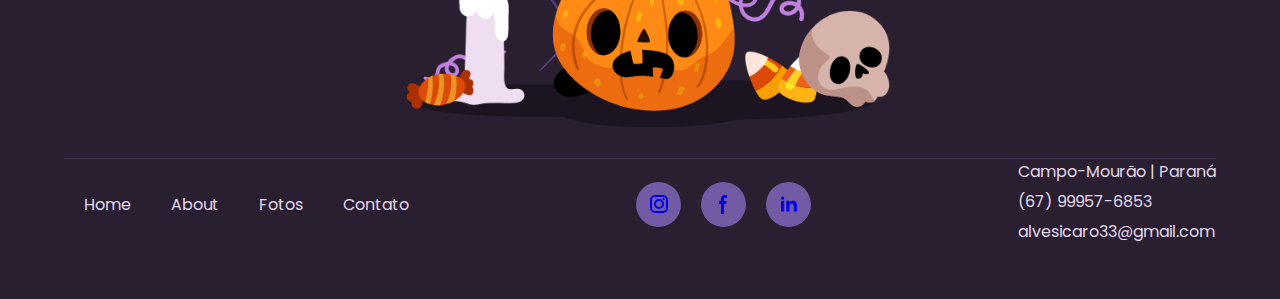
==== commit b9e4c007: "adicionado script para o funcionamento do formulário" ====
--- a/pages/index.html
+++ b/pages/index.html
@@ -3,6 +3,7 @@
 <head>
     <meta charset="UTF-8">
     <meta name="viewport" content="width=device-width, initial-scale=1.0">
+    <meta name="description" content="Ghost Dodger é um jogo emocionante onde você deve desviar de fantasmas e coletar pirulitos para acumular pontos.">
     <link rel="stylesheet" href="../src/style.css">
     <link rel="shortcut icon" href="../src/img/icons/fav-icon.png">
     <link rel="preconnect" href="https://fonts.googleapis.com">
@@ -22,8 +23,8 @@
         </nav>
     </header>
     <section id="main">
-        <img class="main-bg" src="../src/img/background/bg-2.png" alt="main background">
-        <img class="cover-bg" src="../src/img/background/bg.png" alt="bg">
+        <img class="main-bg" src="../src/img/background/bg-2.png" alt="Imagem de fundo principal do jogo Ghost Dodger">
+        <img class="cover-bg" src="../src/img/background/bg.png" alt="Imagem de cobertura do fundo do jogo">
         <div class="main-text">
             <h1>Ghost Dodger</h1>
             <p>Corra sem descanso e teste seus reflexos enquanto fantasmas surgem de todos os lados para te capturar!</p>
@@ -32,7 +33,7 @@
     </section>
     <section id="about">
         <div class="about-img">
-            <img class="about-img-height" src="../src/img/about-img.png" alt="about image">
+            <img class="about-img-height" src="../src/img/about-img.png" alt="Imagem ilustrativa sobre o jogo Ghost Dodger">
         </div>
         <div class="about-text">
             <h2>Sobre o Jogo</h2>
@@ -50,7 +51,7 @@
         <div class="gallery-container">
             <div class="gallery-box">
                 <div class="gallery-img">
-                    <img src="../src/img/menuGame.png" alt="Foto do Menu do Jogo">
+                    <img src="../src/img/menuGame.png" alt="Imagem do menu inicial do jogo Ghost Dodger">
                 </div>
                 <div class="gallery-text">
                     <strong>Tela Inicial do Jogo</strong>
@@ -58,7 +59,7 @@
             </div>
             <div class="gallery-box">
                 <div class="gallery-img">
-                    <img src="../src/img/game.png" alt="Foto do Jogo">
+                    <img src="../src/img/game.png" alt="Imagem da tela principal do jogo Ghost Dodger">
                 </div>
                 <div class="gallery-text">
                     <strong>Tela do Jogo</strong>
@@ -66,7 +67,7 @@
             </div>
             <div class="gallery-box">
                 <div class="gallery-img">
-                    <img src="../src/img/personagem.png" alt="Foto do Personagem do Jogo">
+                    <img src="../src/img/personagem.png" alt="Imagem do personagem principal do jogo Ghost Dodger">
                 </div>
                 <div class="gallery-text">
                     <strong>Personagem Principal do Jogo</strong>
@@ -80,7 +81,7 @@
             <p>Tem alguma dúvida ou sugestão? Envie uma mensagem para nós!</p>
         </div>
         <div class="contact-container">
-            <form action="" method="POST">
+            <form>
                 <label for="name">Nome:</label>
                 <input type="text" id="name" name="name" required>
     
@@ -95,7 +96,7 @@
         </div>
     </section>
     <footer>
-        <img class="footer-img" src="../src/img/footer-img.png" alt="Footer Image">
+        <img class="footer-img" src="../src/img/footer-img.png" alt="Imagem decorativa do rodapé do site">
         <div class="footer-container">
             <div class="footer-box">
                 <ul>
@@ -130,5 +131,6 @@
             </div>
         </div>
     </footer>
+    <script src="../src/index.js"></script>
 </body>
 </html>--- a/src/style.css
+++ b/src/style.css
@@ -71,11 +71,13 @@
     object-fit: contain;
     object-position: center bottom;
     animation: floating 6s infinite;
+    will-change: transform;
 }
 
 .cover-bg {
     height: 100vh;
     object-fit: cover;  
+    will-change: transform;
 }
 
 @keyframes floating {
@@ -196,6 +198,7 @@
     font-weight: 700;
     letter-spacing: 1px;
     transition: all ease 0.3s;
+    text-align: center;
 }
 
 .about-text a:hover {
@@ -289,6 +292,8 @@
     max-width: 500px;
     width: 100%;
     object-fit: contain;
+    object-position: center;
+    animation: floating 6s infinite reverse;
 }
 
 .footer-container {
@@ -425,4 +430,152 @@
 button:hover {
     background: linear-gradient(135deg, #9B5DC6, #6D3F82);
     transform: scale(1.05);
+}
+
+/* Responsividade para tablets */
+@media (max-width: 768px) {
+    .header {
+        padding: 15px 50px;
+    }
+
+    .navbar a {
+        font-size: 16px;
+        margin-left: 20px;
+    }
+
+    .main-text h1 {
+        font-size: 4rem;
+    }
+
+    .main-text {
+        font-size: 20px;
+    }
+
+    .about-text h2 {
+        font-size: 3rem;
+    }
+
+    .gallery-container {
+        grid-template-columns: 1fr;
+        grid-gap: 30px;
+    }
+
+    .footer-container {
+        flex-direction: column;
+        align-items: center;
+    }
+
+    #about {
+        grid-template-columns: 1fr;
+        text-align: center;
+        padding: 20px;
+    }
+
+    .about-img {
+        margin-bottom: 20px;
+    }
+
+    .about-img img {
+        max-width: 100%;
+        height: auto;
+    }
+
+    .about-text {
+        font-size: 1rem;
+        margin: 10px 0;
+    }
+
+    .about-text a {
+        margin: 20px auto 0;
+        display: inline-block;
+    }
+}
+
+/* Responsividade para celulares */
+@media (max-width: 480px) {
+    .header {
+        padding: 10px 20px;
+    }
+
+    .navbar a {
+        font-size: 14px;
+        margin-left: 10px;
+    }
+
+    .main-text h1 {
+        font-size: 3rem;
+    }
+
+    .main-text {
+        font-size: 18px;
+    }
+
+    .about-img-height {
+        width: 300px;
+        height: 300px;
+    }
+
+    .about-text h2 {
+        font-size: 2.5rem;
+    }
+
+    .gallery-container {
+        grid-template-columns: 1fr;
+        grid-gap: 20px;
+    }
+
+    .footer-container {
+        flex-direction: column;
+        align-items: center;
+    }
+
+    .footer-box {
+        max-width: 100%;
+    }
+
+    #about {
+        grid-template-columns: 1fr;
+        text-align: center;
+        padding: 15px;
+    }
+
+    .about-img {
+        margin-bottom: 20px;
+    }
+
+    .about-img img {
+        max-width: 100%;
+        height: auto;
+    }
+
+    .about-text {
+        font-size: 0.9rem;
+        margin: 10px 0;
+    }
+
+    .about-text a {
+        margin: 20px auto 0;
+        display: inline-block;
+    }
+}
+
+/* Suporte para modo escuro */
+@media (prefers-color-scheme: dark) {
+    body {
+        background-color: #1a1324;
+        color: #e2d9ec;
+    }
+
+    .navbar a {
+        color: #ffffff;
+    }
+
+    .about-text a {
+        background-color: #bf82bf;
+        color: #ffffff;
+    }
+
+    .about-text a:hover {
+        background-color: #9b5dc6;
+    }
 }